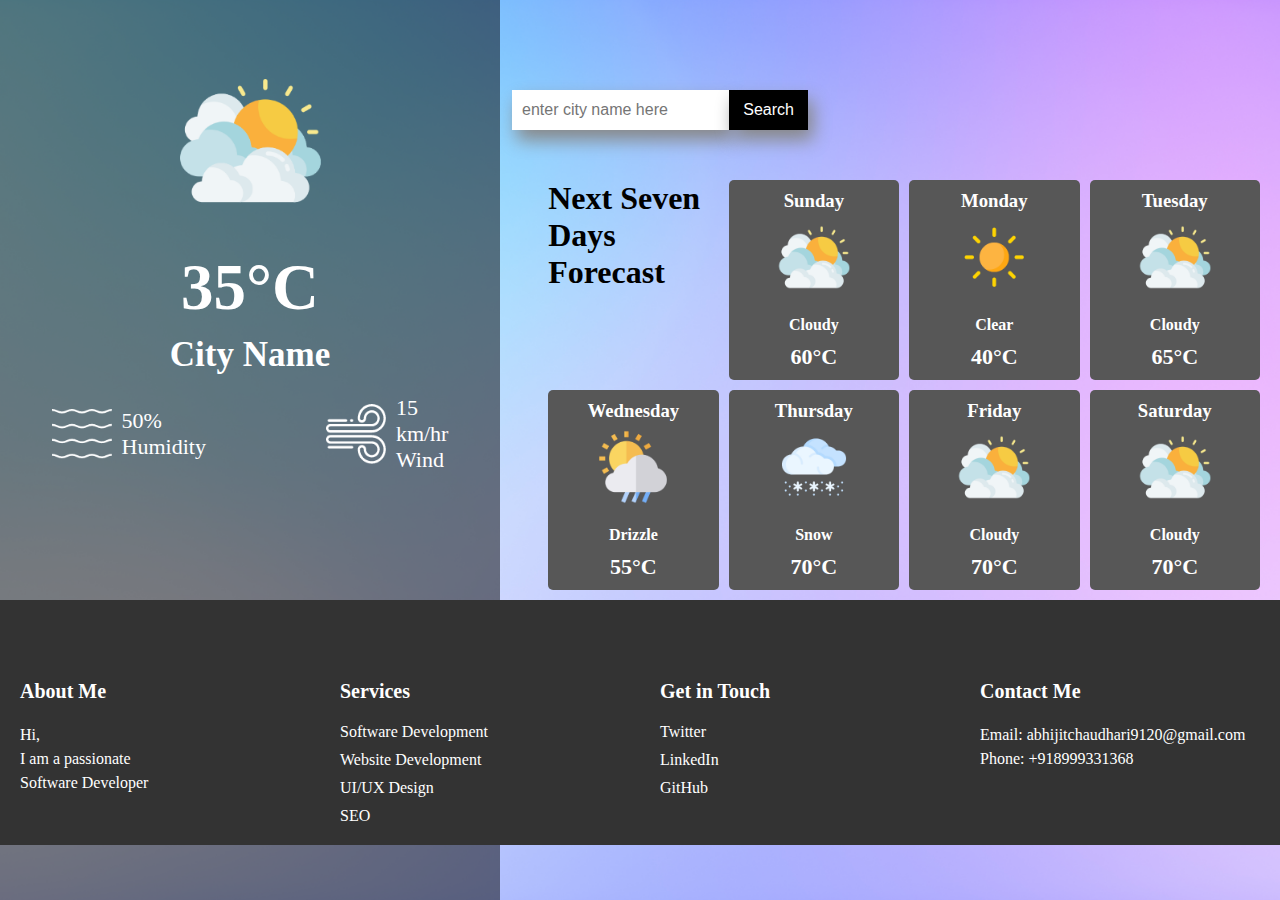
==== index.html @ e478c0a5 "first commit" ====
<!DOCTYPE html>
<html lang="en">
<head>
    <meta charset="UTF-8">
    <meta name="viewport" content="width=device-width, initial-scale=1.0">
    <link rel="stylesheet" href="styles.css">
    <title>Weather Forecast Application</title>
</head>
<body>

    <!-- <div class="background"></div> -->
    <div class="leftBar">
        <div class="left-background"></div>

            <div class="header">
                <img class="weather-icon" src="images/clouds.png">
                <h1 class="temp">35°C</h1>
                <h2 class="city">City Name</h2>
            </div>
            <div class="footer">
                <div class="col">
                    <img src="images/humidity.png">
                    <div>
                        <p class="humidity">50%</p>
                        <p>Humidity</p>
                    </div>
                    
                </div>
                <div class="col">
                    <img src="images/wind.png">
                    <div>
                        <p class="wind">15 km/hr</p>
                        <p>Wind</p>
                    </div>
                    
                </div>
            </div>
    </div>

    <div class="right-Bar">

        <div class="search">
            <input type="search city name" placeholder="enter city name here" class="search-bar">
            <button class="search-btn">Search</button>

                    <!-- Next Five Days Forecast Details -->
        <div class="forecast">
            <h1>Next Seven Days Forecast</h1>
            <div class="day">
                <h3>Sunday</h3>
                <img src="images/clouds.png" alt="Day 4">
                <h4>Cloudy</h4>
                <p class="temperature">60°C</p>
            </div>
            <div class="day">
                <h3>Monday</h3>
                <img src="images/clear.png" alt="Day 1">
                <h4>Clear</h4>
                <p class="temperature">40°C</p>
            </div>
            <div class="day">
                <h3>Tuesday</h3>
                <img src="images/clouds.png" alt="Day 2">
                <h4>Cloudy</h4>
                <p class="temperature">65°C</p>
            </div>
            <div class="day">
                <h3>Wednesday</h3>
                <img src="images/drizzle.png" alt="Day 3">
                <h4>Drizzle</h4>
                <p class="temperature">55°C</p>
            </div>
            <div class="day">
                <h3>Thursday</h3>
                <img src="images/snow.png" alt="Day 4">
                <h4>Snow</h4>
                <p class="temperature">70°C</p>
            </div>
            <div class="day">
                <h3>Friday</h3>
                <img src="images/clouds.png" alt="Day 4">
                <h4>Cloudy</h4>
                <p class="temperature">70°C</p>
            </div>
            <div class="day">
                <h3>Saturday</h3>
                <img src="images/clouds.png" alt="Day 4">
                <h4>Cloudy</h4>
                <p class="temperature">70°C</p>
            </div>
        </div>
        </div>
    </div>
    <script src="script.js"></script>

    <!-- //footer Section -->

    <footer>
        <div class="footer-content">
            <div class="footer-section">
                <h2>About Me</h2>
                <p>Hi,<br> I am a passionate <br> Software Developer</p>
            </div>
            <div class="footer-section">
                <h2>Services</h2>
                <ul>
                    <li>Software Development</li>
                    <li>Website Development</li>
                    <li>UI/UX Design</li>
                    <li>SEO</li>
                </ul>
            </div>
            <div class="footer-section">
                <h2>Get in Touch</h2>
                <ul>
                    <li><a href="#">Twitter</a></li>
                    <li><a href="https://www.linkedin.com/in/abhijitchaudharii">LinkedIn</a></li>
                    <li><a href="https://github.com/abhijitchaudharii">GitHub</a></li>
                </ul>
            </div>
            <div class="footer-section">
                <h2>Contact Me</h2>
                <p>Email: abhijitchaudhari9120@gmail.com</p>
                <p>Phone: +918999331368</p>
            </div>
        </div>
    </footer>
</body>
</html>
---- styles.css ----
*{
    padding: 0;
    margin: 0;
    box-sizing: border-box;
}
body {
    background-image: url('images/background.jpg');
    background-size: cover;
    background-position: center;
    background-attachment: fixed;
    margin: 0;
    padding: 0;
    min-height: 100vh;
    position: relative;
    /* display: flex; */
}
/* .background{
    background-image: url("images/background.jpg");
    background-size: cover;
    background-position: center;
    background-attachment: fixed;
    min-height: 100vh;
    position: relative;
    padding: 0;
    margin: 0;
} */
.leftBar{
    width: 500px;
    min-height: 100vh;
    position: absolute;
    bottom: 0px;
    left: 0px;
    


}
.left-background{
    width: 500px;
    height: 100%;
    background: black;
    position: absolute;
    bottom: 0px;
    left: 0px;
    opacity: 0.5;
    
}
.header{
    position: relative;
    top: 50;
    left: 30;
    align-items: center;
}
.header img{
    width: 180px;
    height: 180px;
    top: 50px;
    display: block;
    position: relative;
    margin-left: auto;
    margin-right: auto;
}
.header h1,h2{
    position: relative;
    top: 70px;
    color: white;
    text-align: center;
    justify-content: center;
}
.header h1{
    font-size: 65px;
}
.header h2{
    padding-top: 10px;
    font-size: 35px;
}
.footer{

    display: flex;
    justify-content: space-between;
    color: white;
    text-align: center;
    justify-content: center;
    position: relative;  
    padding-top: 90px;  
}
.col{
    display: flex;
    align-items: center;
    text-align: left;
    padding-right: 60px;
    padding-left: 60px;
    
}
.col img{
    width: 60px;
    margin-right:10px;

}
.humidity, .wind, p{
    color: white;
    font-size: 22px;
    text-align: left;

}

.search{
    display: flex;
    position: absolute;
    top: 10%;
    left: 40%;
    
}
.search-bar{
    width: 300px;
    height: 40px;
    border: none;
    color: black;
    box-shadow: 5px 10px 18px #888888;
    font-size: 16px;
    text-align: left;
    padding-left: 10px;
    outline: none;

    
}
.search-btn{
    width: 160px;
    height: 40px;
    border: none;
    background-color: black;
    color: white;
    box-shadow: 5px 10px 18px #888888;
    cursor: pointer;
    transition-duration: 0.4s;
    font-size: 16px;
    text-align: center;
}
/* Footer Style Code */

footer {
    background-color: #333;
    color: #fff;
    padding: 10px 0;
    position: relative;
    width: 100%;
    top: 600px;
  }
  
  .footer-content {
    display: flex;
    justify-content: space-around;
    flex-wrap: wrap;
  }
  
  .footer-section {
    flex: 1;
    margin: 0 20px;
  }
  
  .footer-section h2 {
    font-size: 20px;
    margin-bottom: 90px;
    text-align: left;

  }
  
  .footer-section p {
    font-size: 16px;
    line-height: 1.5;
  }
  
  .footer-section ul {
    list-style: none;
    padding: 0;
  }
  
  .footer-section ul li {
    margin-bottom: 10px;
  }
  
  .footer-section ul li a {
    color: #fff;
    text-decoration: none;
  }
  
  .footer-section ul li a:hover {
    text-decoration: underline;
  }
  

  
/* Five Days Forecast Style */
.right-Bar {
    display: flex;
    flex-direction: column;
    align-items: center;
}

.forecast {
    display: grid;
    grid-template-columns: repeat(4, 1fr);
    gap: 10px;
    margin-top: 90px;
    margin-left: -260px;
    margin-right: 20px;
    color: white;
}
.forecast h1{
    color: black;
}
.day {
    text-align: center;
    background-color: rgb(87, 87, 87);
    padding: 10px;
    border-radius: 5px;

}

.day img {
    width: 90px;
    height: 90px;
    margin-bottom: 10px;
}

.temperature {
    font-weight: bold;
    /* color: black; */
    text-align: center;
}
.day h4{
    margin-bottom: 10px;
    text-align: center;
}



  /* Media query for smaller screens */
@media screen and (max-width: 768px) {
    .leftBar {
        width: 100%; /* Adjust to fit smaller screens */
        position: static; /* Remove absolute positioning */
    }
    .left-background {
        display: none; /* Hide the background */
    }
    .header{
        padding-top: 10%;
        align-items: center;
        justify-content: center;
    }
    .header img {
        width: 80px; /* Adjust image size for smaller screens */
        height: 80px;
        margin-top: 10%;
        
    }
    .header h1 {
        font-size: 18px; /* Adjust font size for smaller screens */
    }
    .header h2 {
        font-size: 18px; /* Adjust font size for smaller screens */
    }
    .footer {
        padding-top: 90px; /* Adjust padding for smaller screens */ 
    }
    .col{
        padding-right: 10px;
        padding-left: 10px;
    }
    .col img{
        width: 20px;
        height: 20px;
    }
    .col p{
        font-size: 12px;
    }

    /* Footer section */

    footer{
        padding: 20px 0px;
        top: 770px;
        
    }
    .footer-content{
        display: block;
        justify-content: center;
        align-items: center;

        top: 0;
        right: 50%;
    }
    .footer-section{
        align-items: center;
        justify-content: center;
        position: relative;
    }
    .footer-section h2{
        font-size: 8px;
       top: 20px;
       text-align: left;
    }
    .footer-section p{
        font-size: 8px;
        text-align: left;
    }
    .footer-section ul li{
        font-size: 8px;
        text-align: left;
    }

    .search {
        /* top: 5%; 
        left: 20%; */
        align-items: center;
        justify-content: center;
        top: 0;
        right: 50%;
        margin-top: 20%;
        
    }
    .search-bar{
        width: 100px;
        height: 20px;
        font-size: 8px;
        
    }
    .search-btn{
        width: 45PX;
        height: 20px;
        font-size: 8px;
    }
    .forecast {
        grid-template-columns: repeat(1, 1fr); 
        margin-left: -150px;
        margin-right: 0;
        margin-top: 185%;
        width: 100%;
    }
    .forecast h1{
        font-size: 14px;
        text-align: center;
    }
    .day {
        padding: 5px; /* Adjust padding for smaller screens */
    }
    .day img {
        width: 30px; /* Adjust image size for smaller screens */
        height: 30px;
    }
    .day h3,h4{
        font-size: 8px;
    }
    .temperature {
        font-size: 8px; /* Adjust font size for smaller screens */
    }
    .footer-section h2 {
        margin-bottom: 30px; /* Adjust margin for smaller screens */
    }
}
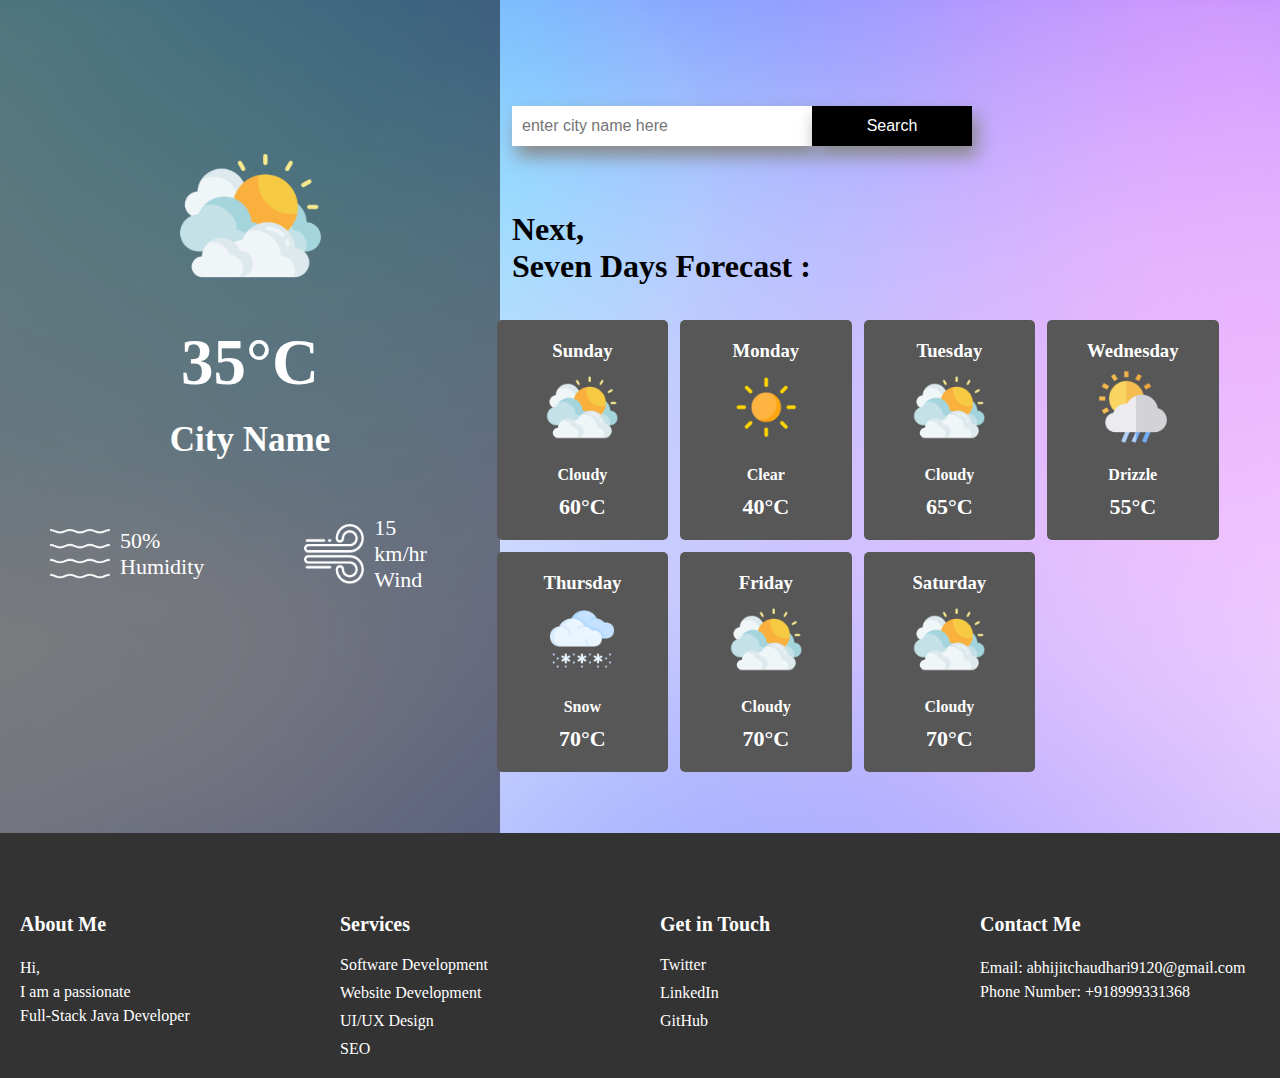
==== commit 910216f3: "made changes in html & css code for making the site working on smaller screen also" ====
--- a/index.html
+++ b/index.html
@@ -42,10 +42,13 @@
         <div class="search">
             <input type="search city name" placeholder="enter city name here" class="search-bar">
             <button class="search-btn">Search</button>
-
+        </div>    
                     <!-- Next Five Days Forecast Details -->
+                   
+        <div class="forecast-head">
+            <h1>Next, <br> Seven Days Forecast :</h1>
+        </div>
         <div class="forecast">
-            <h1>Next Seven Days Forecast</h1>
             <div class="day">
                 <h3>Sunday</h3>
                 <img src="images/clouds.png" alt="Day 4">
@@ -89,7 +92,7 @@
                 <p class="temperature">70°C</p>
             </div>
         </div>
-        </div>
+        
     </div>
     <script src="script.js"></script>
 
@@ -99,7 +102,7 @@
         <div class="footer-content">
             <div class="footer-section">
                 <h2>About Me</h2>
-                <p>Hi,<br> I am a passionate <br> Software Developer</p>
+                <p>Hi,<br> I am a passionate <br> Full-Stack Java Developer</p>
             </div>
             <div class="footer-section">
                 <h2>Services</h2>
@@ -121,7 +124,7 @@
             <div class="footer-section">
                 <h2>Contact Me</h2>
                 <p>Email: abhijitchaudhari9120@gmail.com</p>
-                <p>Phone: +918999331368</p>
+                <p>Phone Number: +918999331368</p>
             </div>
         </div>
     </footer>
--- a/styles.css
+++ b/styles.css
@@ -28,8 +28,8 @@
     width: 500px;
     min-height: 100vh;
     position: absolute;
-    bottom: 0px;
     left: 0px;
+    padding-bottom: 300px;
     
 
 
@@ -46,9 +46,9 @@
 }
 .header{
     position: relative;
-    top: 50;
-    left: 30;
     align-items: center;
+    justify-content: center;
+    margin-top: 15%;
 }
 .header img{
     width: 180px;
@@ -65,9 +65,11 @@
     color: white;
     text-align: center;
     justify-content: center;
+    
 }
 .header h1{
     font-size: 65px;
+    padding-bottom: 10px;
 }
 .header h2{
     padding-top: 10px;
@@ -81,14 +83,14 @@
     text-align: center;
     justify-content: center;
     position: relative;  
-    padding-top: 90px;  
+    margin-top: 25%;
 }
 .col{
     display: flex;
     align-items: center;
     text-align: left;
-    padding-right: 60px;
-    padding-left: 60px;
+    padding-right: 50px;
+    padding-left: 50px;
     
 }
 .col img{
@@ -143,7 +145,7 @@
     padding: 10px 0;
     position: relative;
     width: 100%;
-    top: 600px;
+    top: 21px;
   }
   
   .footer-content {
@@ -189,29 +191,42 @@
   
 
   
-/* Five Days Forecast Style */
+/* Seven Days Forecast Style */
 .right-Bar {
     display: flex;
     flex-direction: column;
     align-items: center;
 }
-
+.forecast-head h1{
+    position: absolute;
+    top: 20%;
+    left: 40%;
+    text-align: left;
+    font-size: 32px;
+    font-weight: bold;
+
+}
 .forecast {
     display: grid;
     grid-template-columns: repeat(4, 1fr);
-    gap: 10px;
-    margin-top: 90px;
-    margin-left: -260px;
-    margin-right: 20px;
-    color: white;
+    gap: 12px;
+    margin-top: 320px;
+    margin-left: 34%;
+    color: white;
+    padding-bottom: 40px;
+    position: relative;
 }
 .forecast h1{
     color: black;
+    
 }
 .day {
     text-align: center;
     background-color: rgb(87, 87, 87);
-    padding: 10px;
+    padding-left: 40px;
+    padding-right: 40px;
+    padding-top: 20px;
+    padding-bottom: 20px;
     border-radius: 5px;
 
 }
@@ -236,12 +251,32 @@
 
   /* Media query for smaller screens */
 @media screen and (max-width: 768px) {
+
+    /* Search Bar Style Code */
+    .search {
+        top: 0;
+        left: 25%;
+        
+    }
+    .search-bar{
+        width: 160px;
+        height: 40px;
+        font-size: 14px;
+        
+    }
+    .search-btn{
+        width: 70px;
+        height: 40px;
+        font-size: 14px;
+    }
+
+
     .leftBar {
-        width: 100%; /* Adjust to fit smaller screens */
-        position: static; /* Remove absolute positioning */
+        width: 100%; 
+        position: static;
     }
     .left-background {
-        display: none; /* Hide the background */
+        display: none; 
     }
     .header{
         padding-top: 10%;
@@ -249,112 +284,109 @@
         justify-content: center;
     }
     .header img {
-        width: 80px; /* Adjust image size for smaller screens */
-        height: 80px;
+        width: 200px; 
+        height: 200px;
         margin-top: 10%;
         
     }
     .header h1 {
-        font-size: 18px; /* Adjust font size for smaller screens */
+        font-size: 42px; 
+        font-weight: 600;
     }
     .header h2 {
-        font-size: 18px; /* Adjust font size for smaller screens */
+        font-size: 32px;
+        font-weight: 600; 
     }
     .footer {
-        padding-top: 90px; /* Adjust padding for smaller screens */ 
+        padding-top: 20px;  
     }
     .col{
-        padding-right: 10px;
-        padding-left: 10px;
+        padding-right: 30px;
+        padding-left: 30px;
     }
     .col img{
-        width: 20px;
-        height: 20px;
+        width: 60px;
+        height: 60px;
     }
     .col p{
-        font-size: 12px;
-    }
+        font-size: 22px;
+    }
+
+
+    /* Next Seven Days Forecast */
+
+    .forecast-head h1{
+        top: 30%;
+        left: 10%;
+        font-size: 52px;
+        font-weight: bold;
+        text-align: left;
+    }
+
+    .forecast {
+        grid-template-columns: repeat(2, 1fr); 
+        margin-left: 0;
+        margin-right: 0;
+        margin-top: 1%;
+        width: 85%;
+        
+    }
+    .forecast h1{
+        font-size: 18px;
+        text-align: center;
+
+    }
+    .day {
+        padding: 10px;
+        padding-top: 40px;
+        padding-bottom: 40px;
+    }
+    .day img {
+        width: 60px; 
+        height: 60px;
+    }
+    .day h3,h4{
+        font-size: 18px;
+    }
+    .temperature {
+        font-size: 18px; 
+    }    
 
     /* Footer section */
 
     footer{
         padding: 20px 0px;
-        top: 770px;
+        top: 0;
         
     }
     .footer-content{
-        display: block;
         justify-content: center;
         align-items: center;
-
         top: 0;
-        right: 50%;
+        display: grid;
+        grid-template-columns: repeat(2, 1fr);
+        gap: 20px;
+        margin-left: 10px;
     }
     .footer-section{
         align-items: center;
         justify-content: center;
         position: relative;
+        
     }
     .footer-section h2{
-        font-size: 8px;
-       top: 20px;
+        font-size: 14px;
+       top: 10px;
        text-align: left;
+       margin-bottom: 30px;
     }
     .footer-section p{
-        font-size: 8px;
+        font-size: 14px;
         text-align: left;
     }
     .footer-section ul li{
-        font-size: 8px;
+        font-size: 12px;
         text-align: left;
     }
 
-    .search {
-        /* top: 5%; 
-        left: 20%; */
-        align-items: center;
-        justify-content: center;
-        top: 0;
-        right: 50%;
-        margin-top: 20%;
-        
-    }
-    .search-bar{
-        width: 100px;
-        height: 20px;
-        font-size: 8px;
-        
-    }
-    .search-btn{
-        width: 45PX;
-        height: 20px;
-        font-size: 8px;
-    }
-    .forecast {
-        grid-template-columns: repeat(1, 1fr); 
-        margin-left: -150px;
-        margin-right: 0;
-        margin-top: 185%;
-        width: 100%;
-    }
-    .forecast h1{
-        font-size: 14px;
-        text-align: center;
-    }
-    .day {
-        padding: 5px; /* Adjust padding for smaller screens */
-    }
-    .day img {
-        width: 30px; /* Adjust image size for smaller screens */
-        height: 30px;
-    }
-    .day h3,h4{
-        font-size: 8px;
-    }
-    .temperature {
-        font-size: 8px; /* Adjust font size for smaller screens */
-    }
-    .footer-section h2 {
-        margin-bottom: 30px; /* Adjust margin for smaller screens */
-    }
-}
+}
